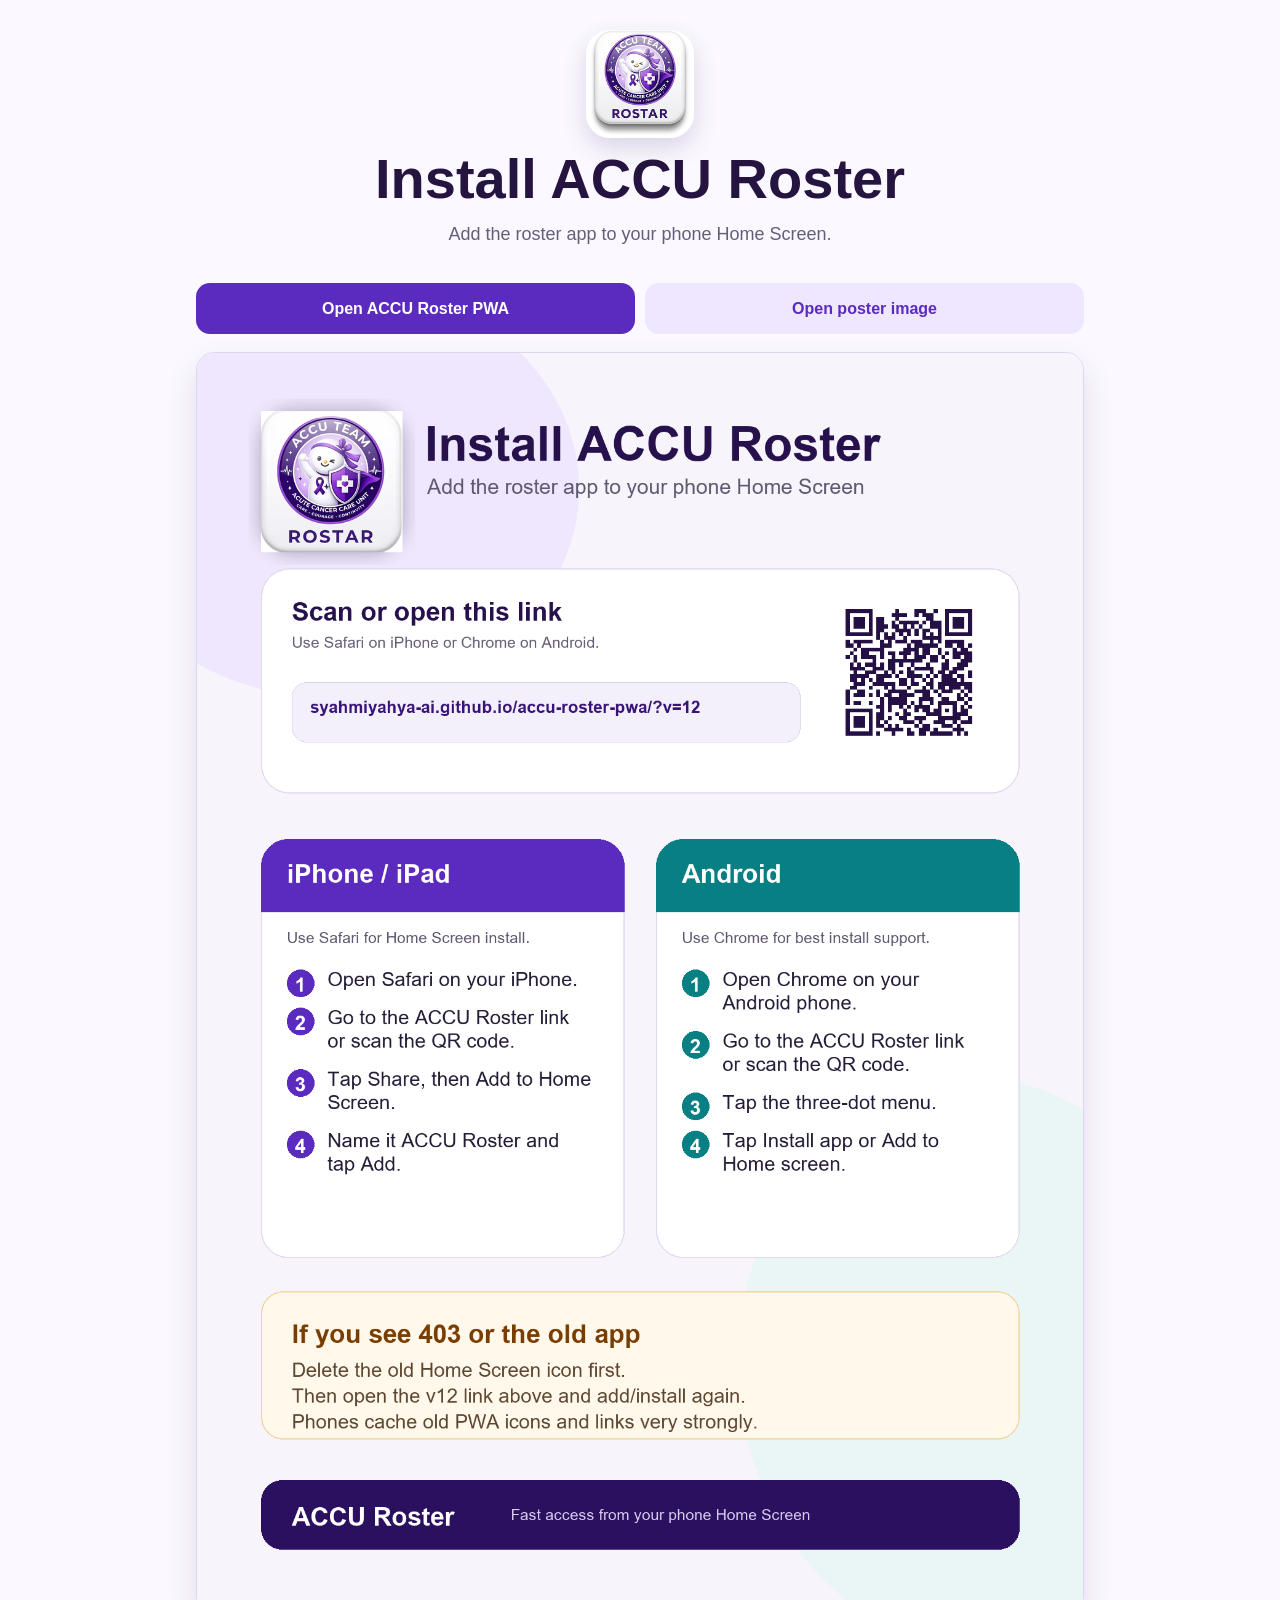
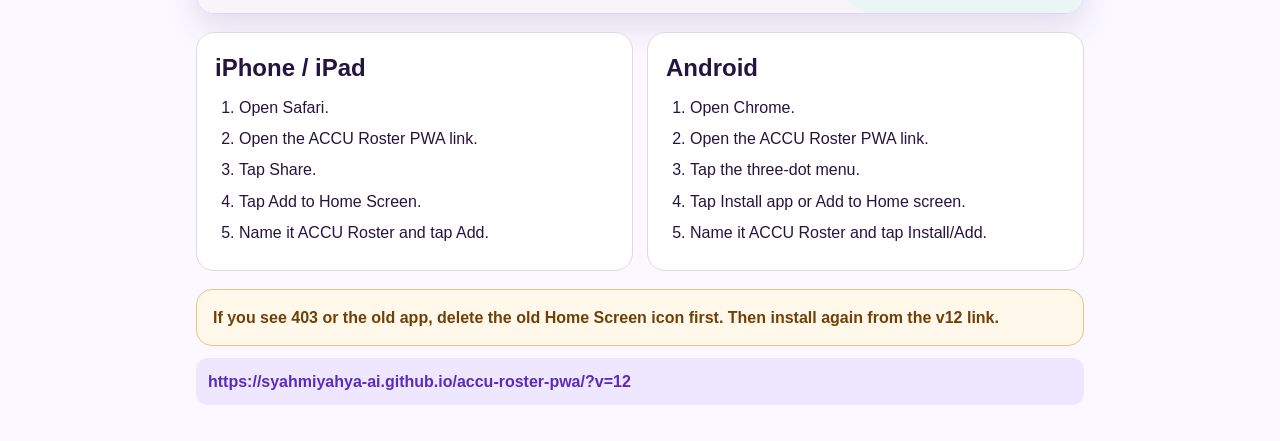
==== tutorial/index.html @ f8205b07 "Add browser tutorial page" ====
<!doctype html>
<html lang="en">
<head>
  <meta charset="utf-8">
  <meta name="viewport" content="width=device-width, initial-scale=1">
  <meta name="theme-color" content="#2b105f">
  <title>Install ACCU Roster</title>
  <meta name="description" content="How to add ACCU Roster PWA to iPhone and Android home screens.">
  <style>
    :root {
      color-scheme: light;
      --ink: #25143f;
      --muted: #665d78;
      --purple: #5b2bbf;
      --teal: #087f83;
      --paper: #fbf9ff;
      --card: #ffffff;
      --line: #dfd5ef;
    }
    * { box-sizing: border-box; }
    body {
      margin: 0;
      color: var(--ink);
      background: var(--paper);
      font-family: Arial, Helvetica, sans-serif;
      line-height: 1.45;
    }
    main {
      width: min(920px, 100%);
      margin: 0 auto;
      padding: 22px 16px 36px;
    }
    .hero {
      display: grid;
      gap: 12px;
      justify-items: center;
      text-align: center;
      padding: 8px 0 18px;
    }
    .logo {
      width: 108px;
      height: 108px;
      border-radius: 24px;
      box-shadow: 0 10px 24px rgba(43, 16, 95, .16);
    }
    h1 {
      margin: 0;
      font-size: clamp(32px, 8vw, 56px);
      line-height: 1.05;
    }
    p { margin: 0; }
    .lead {
      color: var(--muted);
      font-size: 18px;
    }
    .actions {
      display: grid;
      gap: 10px;
      margin: 18px 0;
    }
    .button {
      display: block;
      padding: 14px 16px;
      border-radius: 14px;
      background: var(--purple);
      color: #fff;
      font-weight: 800;
      text-align: center;
      text-decoration: none;
    }
    .button.secondary {
      color: var(--purple);
      background: #eee7ff;
    }
    .poster {
      width: 100%;
      height: auto;
      display: block;
      border: 1px solid var(--line);
      border-radius: 18px;
      box-shadow: 0 14px 32px rgba(43, 16, 95, .12);
    }
    .grid {
      display: grid;
      gap: 14px;
      margin: 18px 0;
    }
    .card {
      padding: 18px;
      border: 1px solid var(--line);
      border-radius: 18px;
      background: var(--card);
    }
    h2 {
      margin: 0 0 10px;
      font-size: 24px;
    }
    ol {
      margin: 0;
      padding-left: 24px;
    }
    li { margin: 8px 0; }
    .note {
      padding: 16px;
      border: 1px solid #f0c47d;
      border-radius: 16px;
      background: #fff8eb;
      color: #704006;
      font-weight: 700;
    }
    .linkbox {
      margin-top: 12px;
      padding: 12px;
      overflow-wrap: anywhere;
      border-radius: 12px;
      background: #eee7ff;
      color: var(--purple);
      font-weight: 800;
    }
    @media (min-width: 760px) {
      .grid { grid-template-columns: 1fr 1fr; }
      .actions { grid-template-columns: 1fr 1fr; }
    }
  </style>
</head>
<body>
  <main>
    <section class="hero">
      <img class="logo" src="../icons/rostar-icon-192.png?v=12" alt="ACCU Roster icon">
      <h1>Install ACCU Roster</h1>
      <p class="lead">Add the roster app to your phone Home Screen.</p>
    </section>

    <div class="actions">
      <a class="button" href="../?v=12">Open ACCU Roster PWA</a>
      <a class="button secondary" href="./ACCU-Roster-PWA-install-tutorial-v12.png">Open poster image</a>
    </div>

    <img class="poster" src="./ACCU-Roster-PWA-install-tutorial-v12.png" alt="ACCU Roster PWA install tutorial poster">

    <section class="grid">
      <div class="card">
        <h2>iPhone / iPad</h2>
        <ol>
          <li>Open Safari.</li>
          <li>Open the ACCU Roster PWA link.</li>
          <li>Tap Share.</li>
          <li>Tap Add to Home Screen.</li>
          <li>Name it ACCU Roster and tap Add.</li>
        </ol>
      </div>
      <div class="card">
        <h2>Android</h2>
        <ol>
          <li>Open Chrome.</li>
          <li>Open the ACCU Roster PWA link.</li>
          <li>Tap the three-dot menu.</li>
          <li>Tap Install app or Add to Home screen.</li>
          <li>Name it ACCU Roster and tap Install/Add.</li>
        </ol>
      </div>
    </section>

    <p class="note">If you see 403 or the old app, delete the old Home Screen icon first. Then install again from the v12 link.</p>
    <p class="linkbox">https://syahmiyahya-ai.github.io/accu-roster-pwa/?v=12</p>
  </main>
</body>
</html>
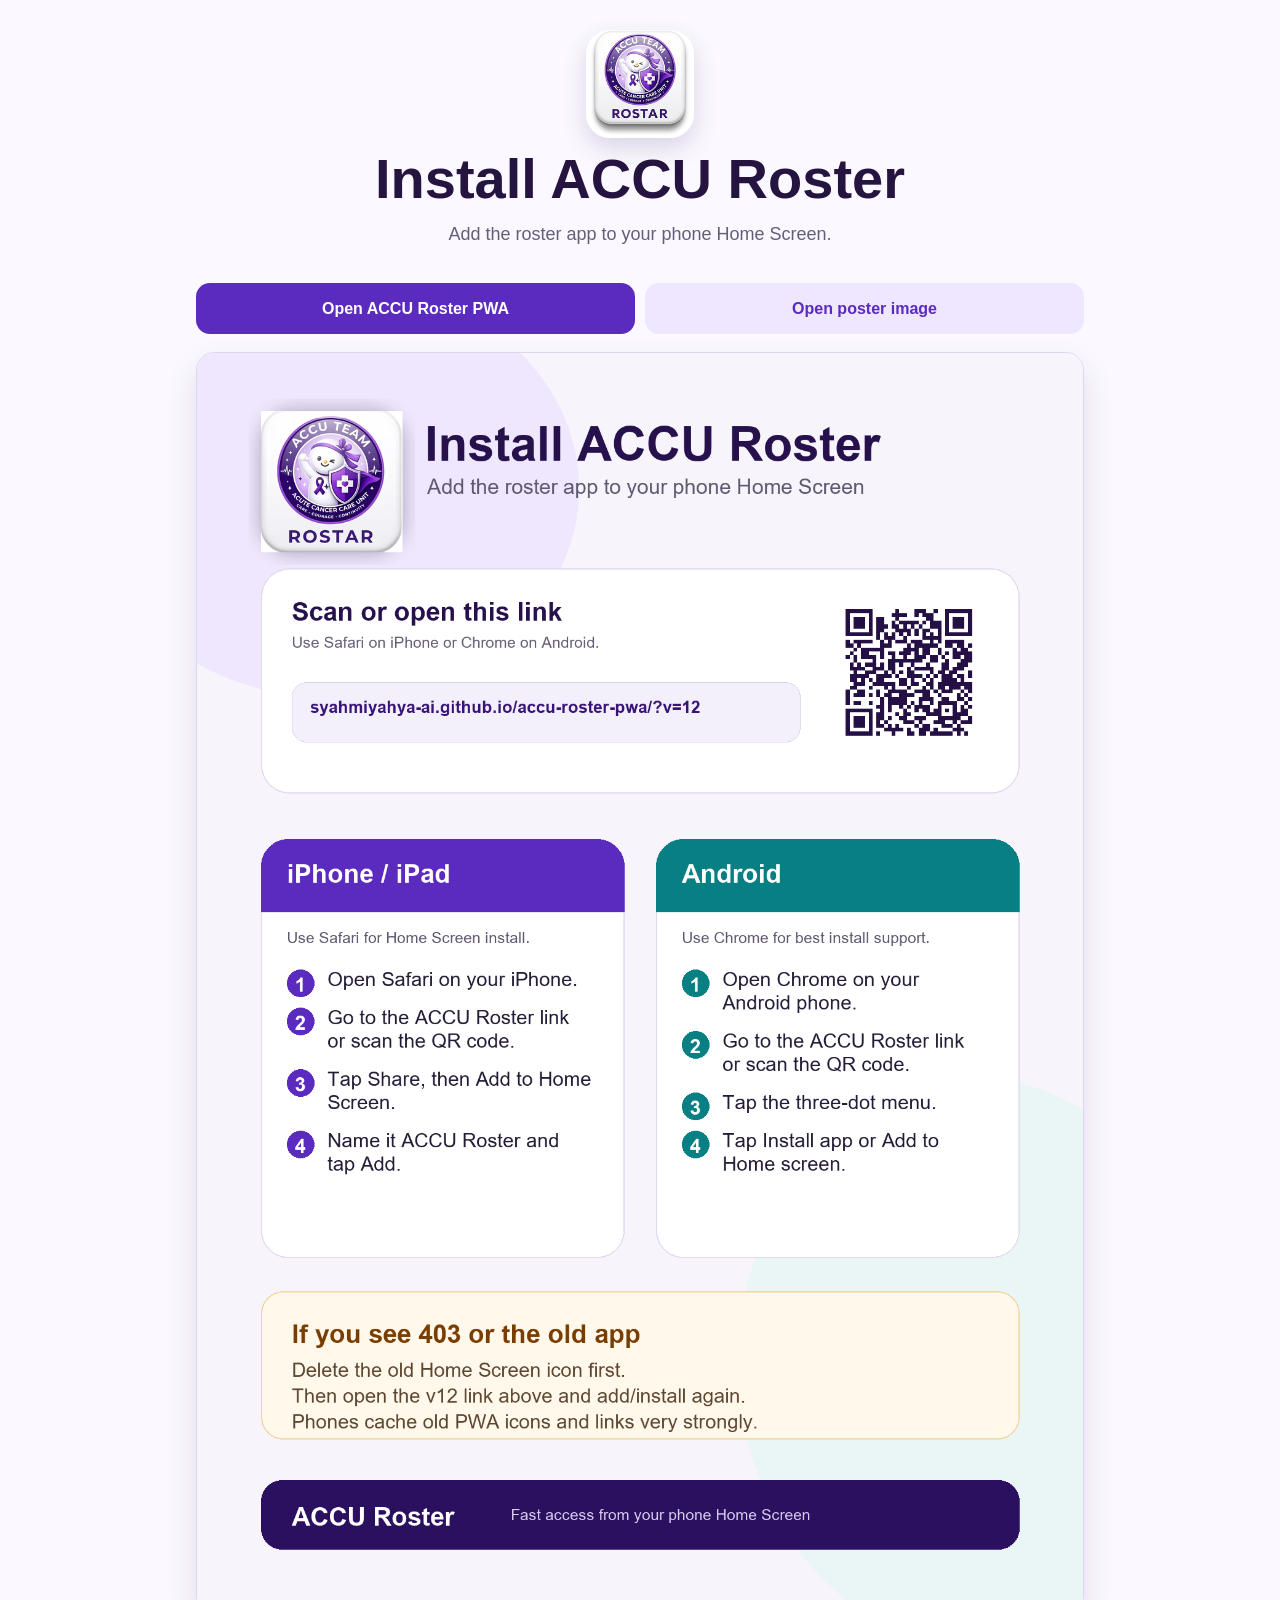
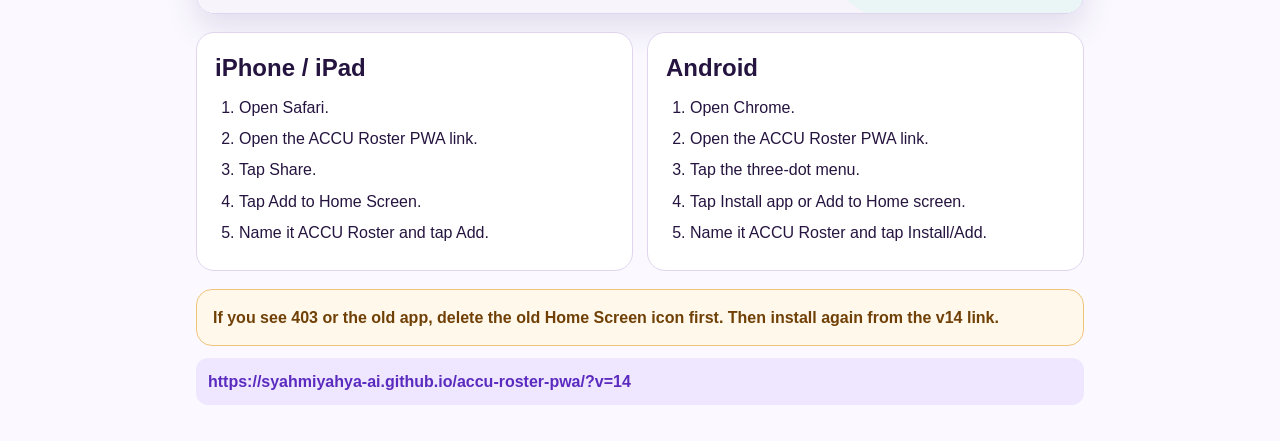
==== commit 9fae1634: "Update PWA to latest Apps Script deployment" ====
--- a/tutorial/index.html
+++ b/tutorial/index.html
@@ -126,13 +126,13 @@
 <body>
   <main>
     <section class="hero">
-      <img class="logo" src="../icons/rostar-icon-192.png?v=12" alt="ACCU Roster icon">
+      <img class="logo" src="../icons/rostar-icon-192.png?v=14" alt="ACCU Roster icon">
       <h1>Install ACCU Roster</h1>
       <p class="lead">Add the roster app to your phone Home Screen.</p>
     </section>
 
     <div class="actions">
-      <a class="button" href="../?v=12">Open ACCU Roster PWA</a>
+      <a class="button" href="../?v=14">Open ACCU Roster PWA</a>
       <a class="button secondary" href="./ACCU-Roster-PWA-install-tutorial-v12.png">Open poster image</a>
     </div>
 
@@ -161,8 +161,8 @@
       </div>
     </section>
 
-    <p class="note">If you see 403 or the old app, delete the old Home Screen icon first. Then install again from the v12 link.</p>
-    <p class="linkbox">https://syahmiyahya-ai.github.io/accu-roster-pwa/?v=12</p>
+    <p class="note">If you see 403 or the old app, delete the old Home Screen icon first. Then install again from the v14 link.</p>
+    <p class="linkbox">https://syahmiyahya-ai.github.io/accu-roster-pwa/?v=14</p>
   </main>
 </body>
 </html>
